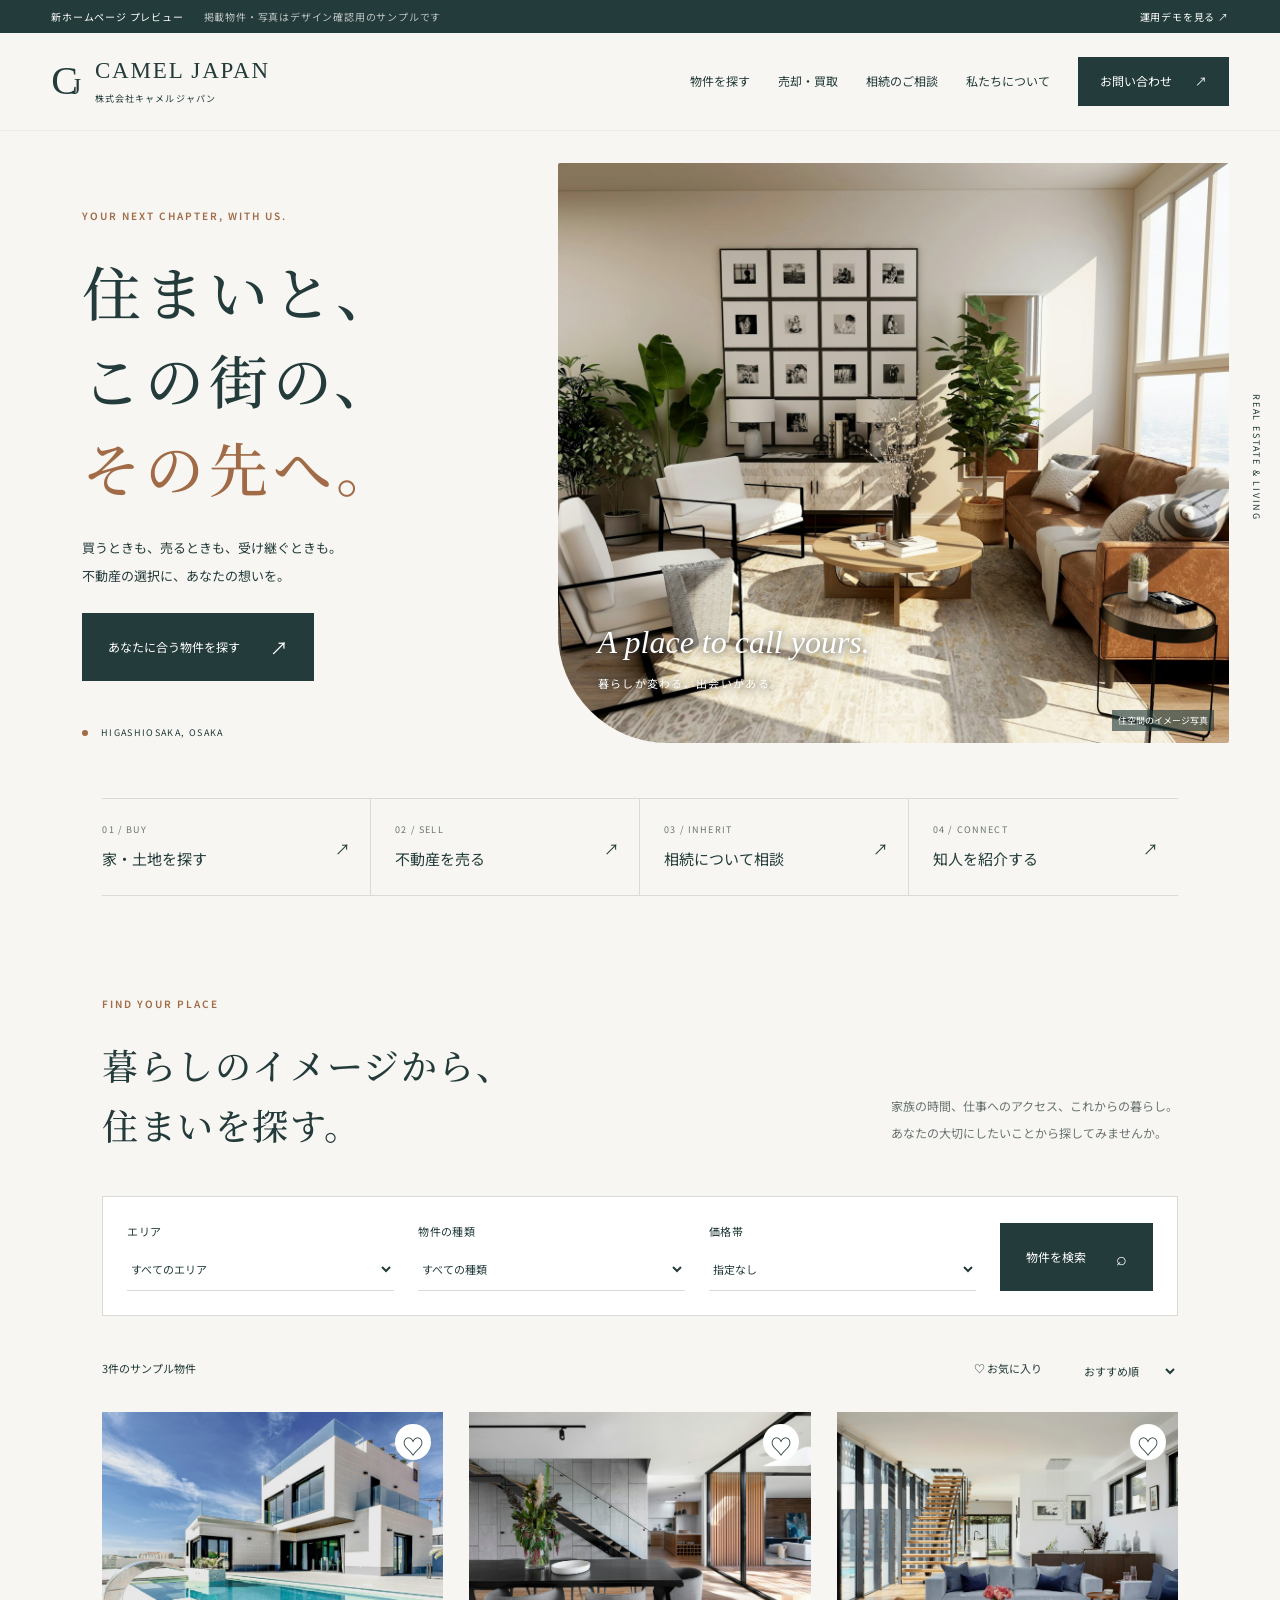
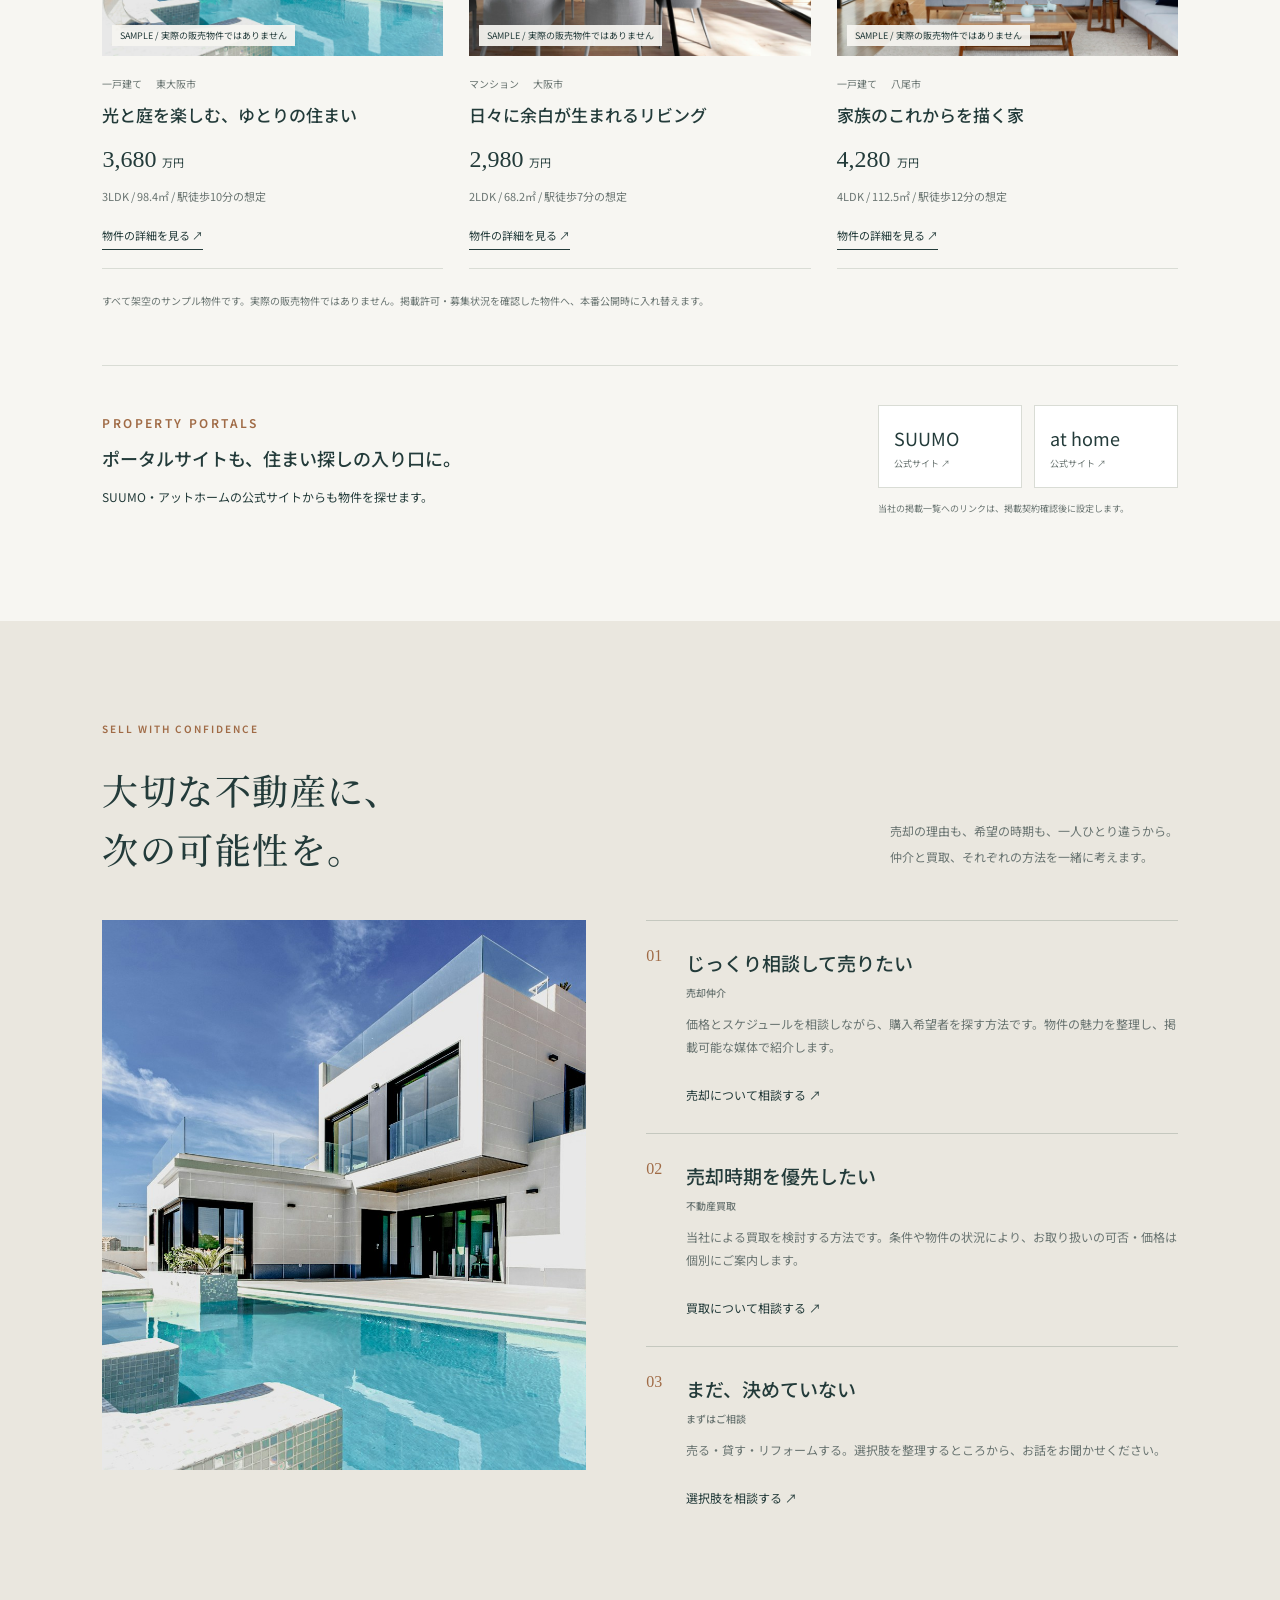
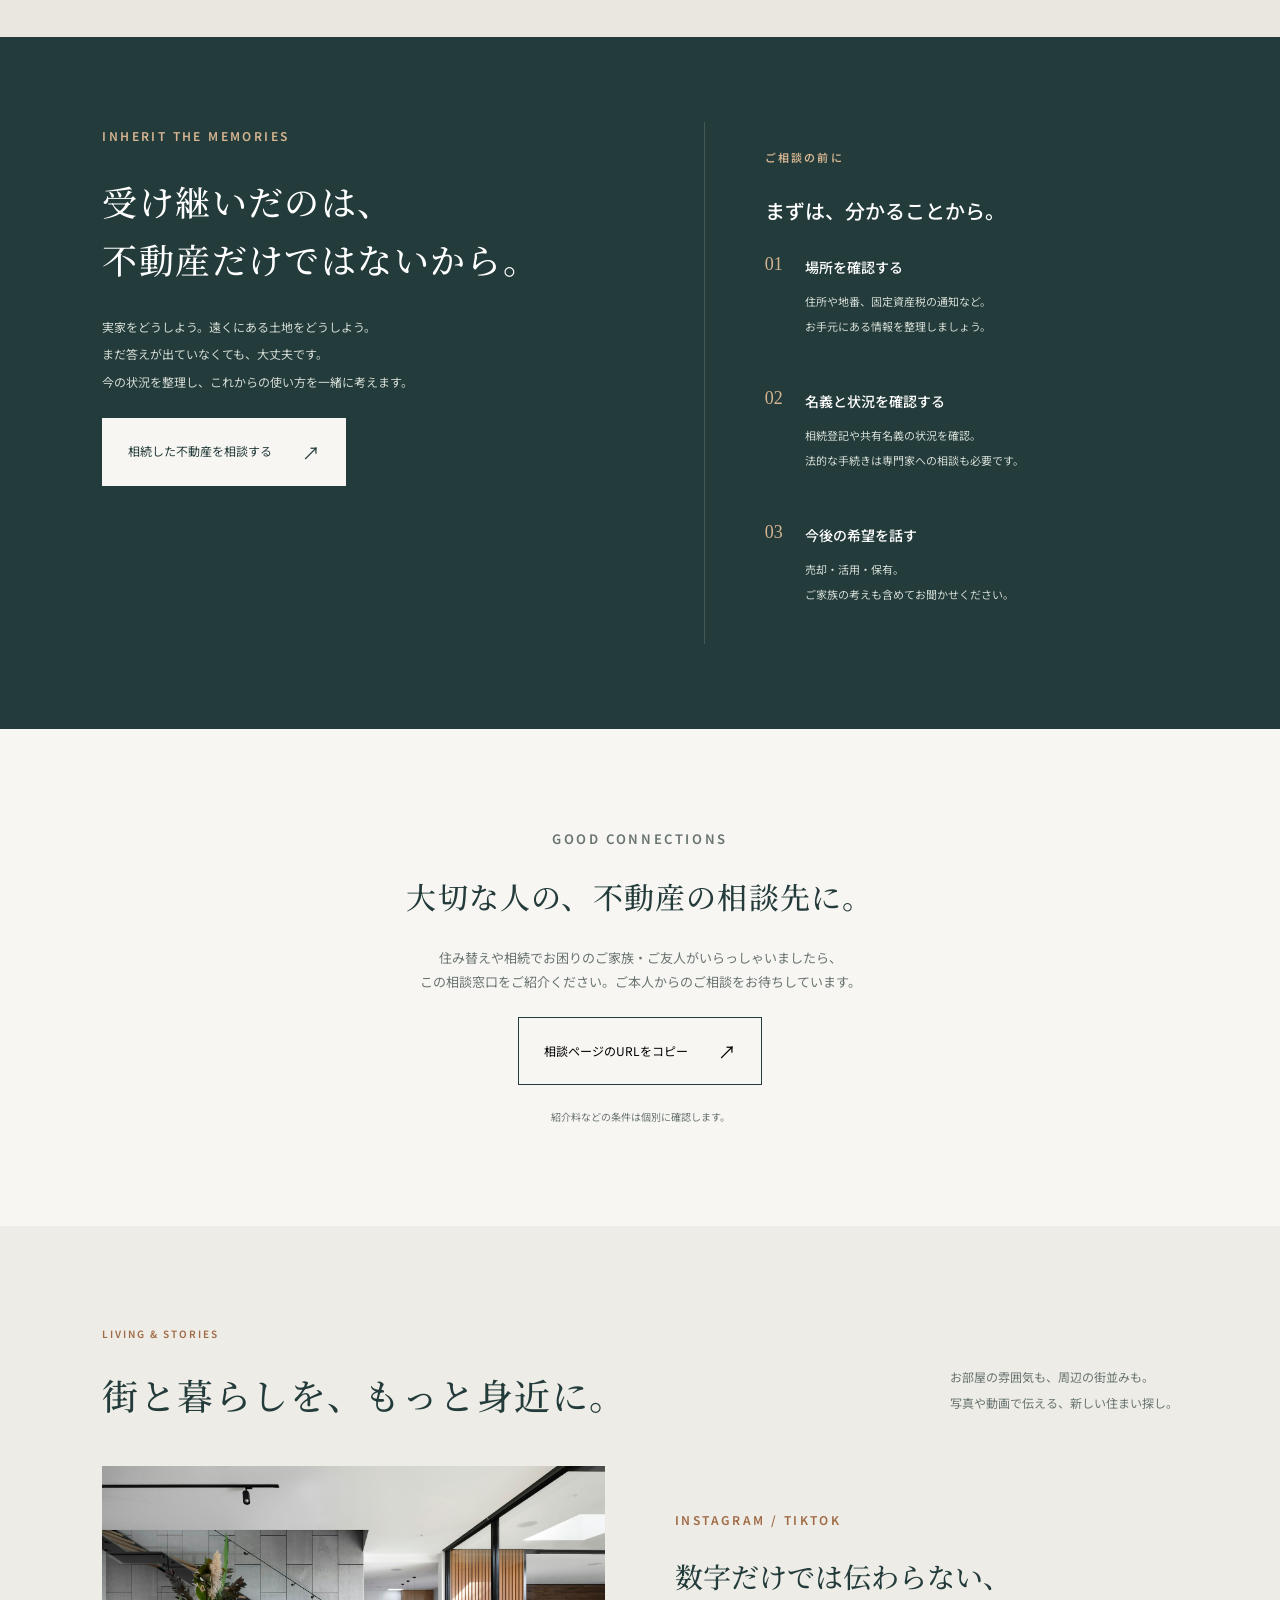
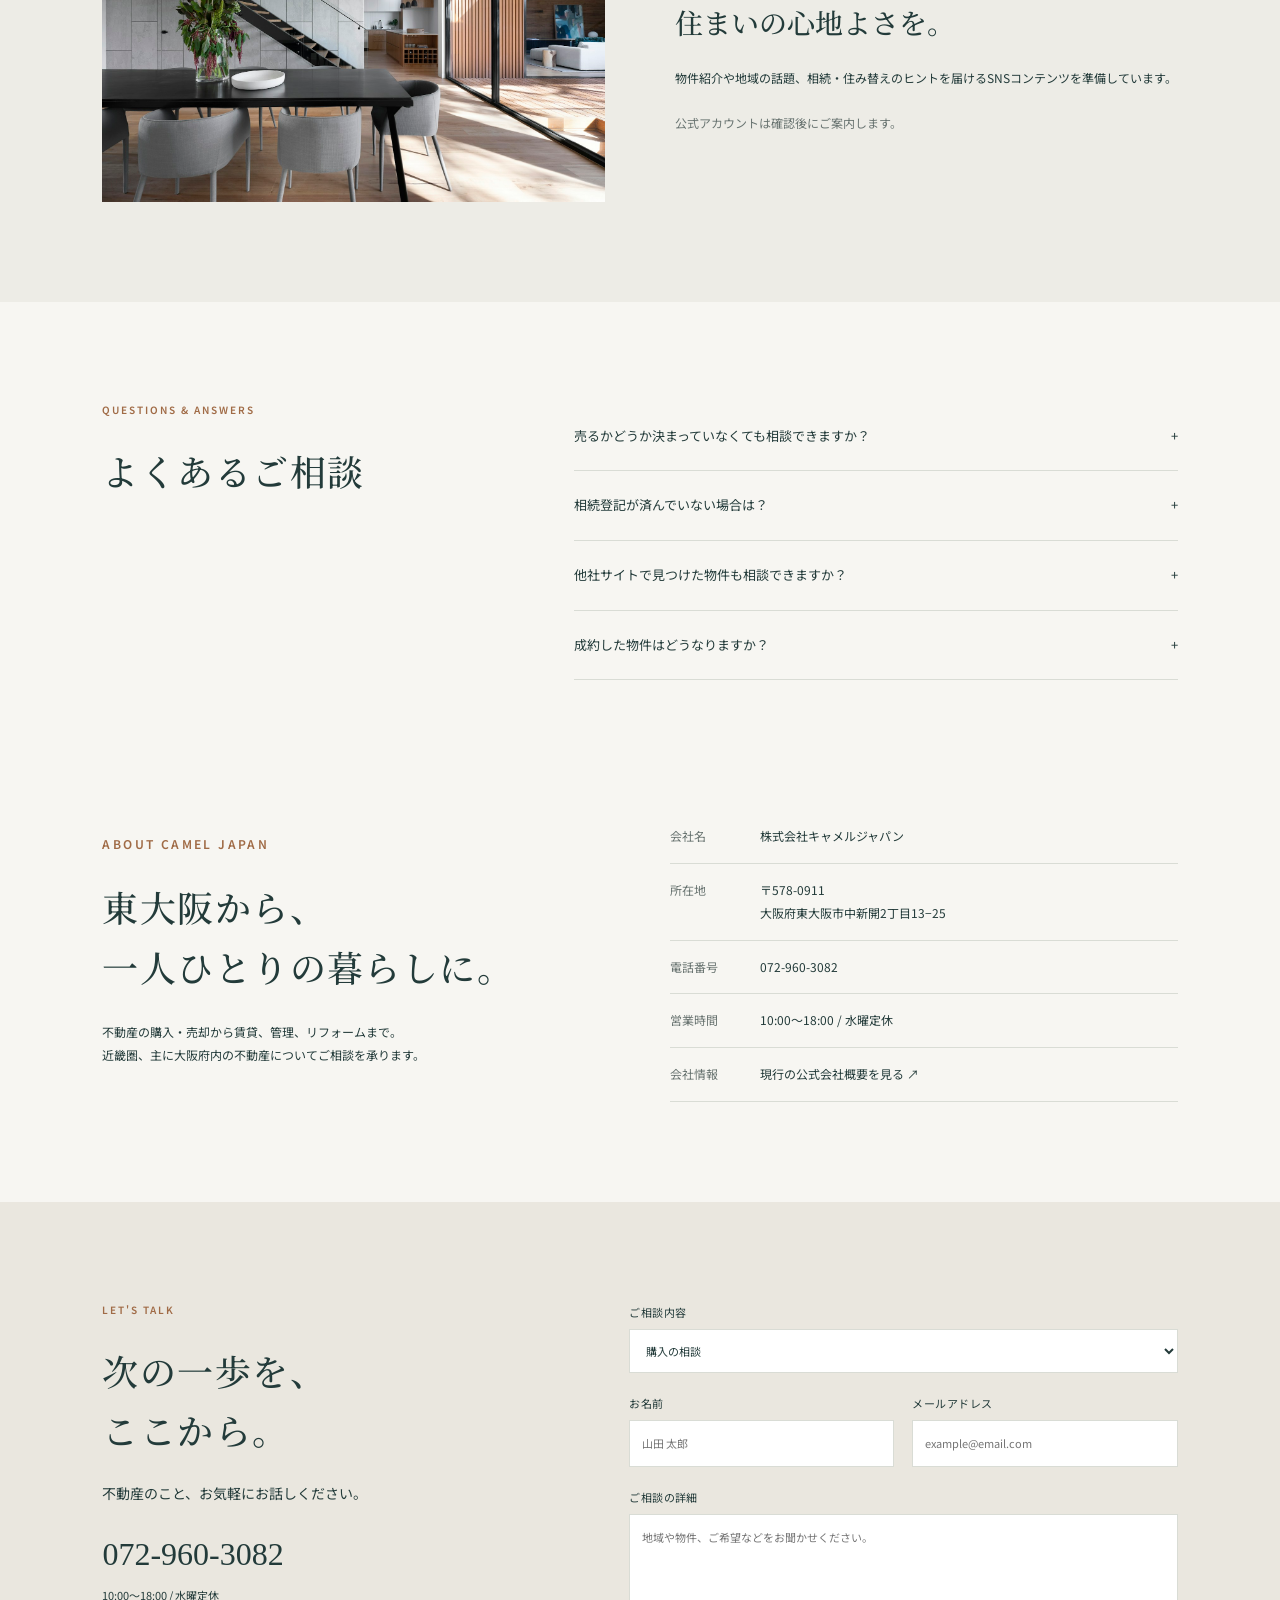
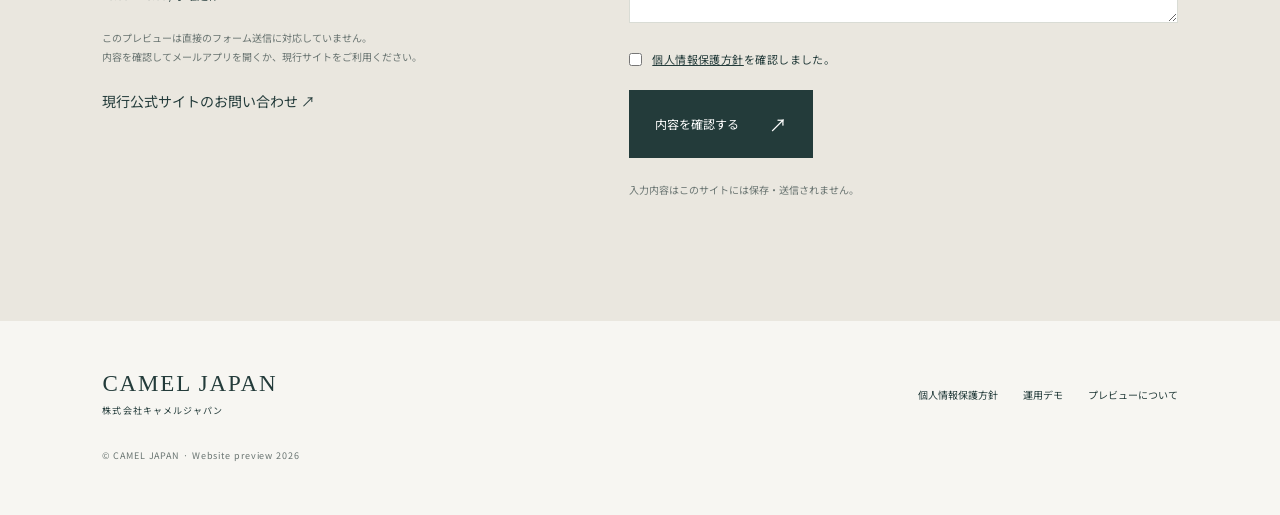
==== 2026-10-27_ホームページ新規開発/site/index.html @ b27de7b7 "Build Camel Japan website and operations preview" ====
<!doctype html><html lang="ja"><head><meta charset="utf-8"><meta name="viewport" content="width=device-width,initial-scale=1"><meta name="robots" content="noindex,nofollow"><meta name="description" content="東大阪を拠点に、不動産の購入・売却・買取・相続のご相談を。キャメルジャパンの新しいホームページのプレビューです。"><title>CAMEL JAPAN | 住まいと、この街の、その先へ。</title><link rel="stylesheet" href="assets/style.css"><script src="assets/app.js" defer></script></head><body>
<div class="preview">新ホームページ プレビュー <span>掲載物件・写真はデザイン確認用のサンプルです</span><a href="workspace.html">運用デモを見る ↗</a></div>
<header><a class="brand" href="index.html"><span class="brand-icon">C<span>J</span></span><span>CAMEL JAPAN<small>株式会社キャメルジャパン</small></span></a><button class="menu" aria-label="メニューを開く" aria-expanded="false">☰</button><nav><a href="#properties">物件を探す</a><a href="#services">売却・買取</a><a href="#inheritance">相続のご相談</a><a href="#about">私たちについて</a><a href="#contact" class="nav-contact">お問い合わせ <span>↗</span></a></nav></header>
<main><section class="hero"><div class="hero-copy"><p class="eyebrow">YOUR NEXT CHAPTER, WITH US.</p><h1>住まいと、<br>この街の、<br><em>その先へ。</em></h1><p class="lead">買うときも、売るときも、受け継ぐときも。<br>不動産の選択に、あなたの想いを。</p><a class="button dark" href="#properties">あなたに合う物件を探す <span>↗</span></a><div class="hero-location"><i></i> HIGASHIOSAKA, OSAKA</div></div><div class="hero-photo"><img src="assets/hero.jpg" alt="明るい窓と木の家具があるリビングのイメージ" fetchpriority="high"><div class="photo-label">A place to call yours.<small>暮らしが変わる、出会いがある。</small></div><small class="image-note">住空間のイメージ写真</small></div><div class="vertical-note">REAL ESTATE & LIVING</div></section>
<section class="quick-links" aria-label="ご相談内容から探す"><a href="#properties"><small>01 / BUY</small>家・土地を探す <span>↗</span></a><a href="#services"><small>02 / SELL</small>不動産を売る <span>↗</span></a><a href="#inheritance"><small>03 / INHERIT</small>相続について相談 <span>↗</span></a><a href="#referral"><small>04 / CONNECT</small>知人を紹介する <span>↗</span></a></section>
<section id="properties" class="section"><div class="section-heading"><div><p class="eyebrow">FIND YOUR PLACE</p><h2>暮らしのイメージから、<br>住まいを探す。</h2></div><p>家族の時間、仕事へのアクセス、これからの暮らし。<br>あなたの大切にしたいことから探してみませんか。</p></div><form class="search" id="search"><label>エリア<select name="area"><option value="">すべてのエリア</option><option>東大阪市</option><option>大阪市</option><option>八尾市</option></select></label><label>物件の種類<select name="type"><option value="">すべての種類</option><option>一戸建て</option><option>マンション</option><option>土地</option></select></label><label>価格帯<select name="price"><option value="">指定なし</option><option value="3000">3,000万円以下</option><option value="4000">4,000万円以下</option><option value="5000">5,000万円以下</option></select></label><button class="button dark" type="submit">物件を検索 <span>⌕</span></button></form><div class="result-bar"><p id="result-count" aria-live="polite"></p><div><button class="text-button" id="favorites-toggle" aria-pressed="false">♡ お気に入り</button><label class="sr-only" for="sort">並び順</label><select id="sort"><option value="default">おすすめ順</option><option value="asc">価格が安い順</option><option value="desc">価格が高い順</option></select></div></div><div id="property-grid" class="property-grid"></div><p class="caption">すべて架空のサンプル物件です。実際の販売物件ではありません。掲載許可・募集状況を確認した物件へ、本番公開時に入れ替えます。</p><div class="portal-row"><div><p class="eyebrow">PROPERTY PORTALS</p><h3>ポータルサイトも、住まい探しの入り口に。</h3><p>SUUMO・アットホームの公式サイトからも物件を探せます。</p></div><div class="portal-links"><a href="https://suumo.jp/" target="_blank" rel="noopener noreferrer">SUUMO <span>公式サイト ↗</span></a><a href="https://www.athome.co.jp/" target="_blank" rel="noopener noreferrer">at home <span>公式サイト ↗</span></a><small>当社の掲載一覧へのリンクは、掲載契約確認後に設定します。</small></div></div></section>
<section id="services" class="section services"><div class="section-heading"><div><p class="eyebrow">SELL WITH CONFIDENCE</p><h2>大切な不動産に、<br>次の可能性を。</h2></div><p>売却の理由も、希望の時期も、一人ひとり違うから。<br>仲介と買取、それぞれの方法を一緒に考えます。</p></div><div class="service-layout"><img src="assets/house.jpg" alt="緑に囲まれた住宅のイメージ" loading="lazy"><div><article><span>01</span><div><h3>じっくり相談して売りたい <small>売却仲介</small></h3><p>価格とスケジュールを相談しながら、購入希望者を探す方法です。物件の魅力を整理し、掲載可能な媒体で紹介します。</p><a href="#contact" data-topic="売却・査定の相談">売却について相談する ↗</a></div></article><article><span>02</span><div><h3>売却時期を優先したい <small>不動産買取</small></h3><p>当社による買取を検討する方法です。条件や物件の状況により、お取り扱いの可否・価格は個別にご案内します。</p><a href="#contact" data-topic="買取の相談">買取について相談する ↗</a></div></article><article><span>03</span><div><h3>まだ、決めていない <small>まずはご相談</small></h3><p>売る・貸す・リフォームする。選択肢を整理するところから、お話をお聞かせください。</p><a href="#contact" data-topic="その他の相談">選択肢を相談する ↗</a></div></article></div></div></section>
<section id="inheritance" class="inheritance"><div class="inheritance-inner"><p class="eyebrow">INHERIT THE MEMORIES</p><h2>受け継いだのは、<br>不動産だけではないから。</h2><p>実家をどうしよう。遠くにある土地をどうしよう。<br>まだ答えが出ていなくても、大丈夫です。<br>今の状況を整理し、これからの使い方を一緒に考えます。</p><a class="button light" href="#contact" data-topic="相続・空き家の相談">相続した不動産を相談する <span>↗</span></a></div><div class="inheritance-guide"><p class="eyebrow">ご相談の前に</p><h3>まずは、分かることから。</h3><ol><li><span>01</span><div><strong>場所を確認する</strong><p>住所や地番、固定資産税の通知など。<br>お手元にある情報を整理しましょう。</p></div></li><li><span>02</span><div><strong>名義と状況を確認する</strong><p>相続登記や共有名義の状況を確認。<br>法的な手続きは専門家への相談も必要です。</p></div></li><li><span>03</span><div><strong>今後の希望を話す</strong><p>売却・活用・保有。<br>ご家族の考えも含めてお聞かせください。</p></div></li></ol></div></section>
<section id="referral" class="section referral"><p class="eyebrow">GOOD CONNECTIONS</p><h2>大切な人の、不動産の相談先に。</h2><p>住み替えや相続でお困りのご家族・ご友人がいらっしゃいましたら、<br>この相談窓口をご紹介ください。ご本人からのご相談をお待ちしています。</p><button id="share" class="button outline">相談ページのURLをコピー <span>↗</span></button><p id="share-message" role="status"></p><small>紹介料などの条件は個別に確認します。</small></section>
<section class="section journal"><div class="section-heading"><div><p class="eyebrow">LIVING & STORIES</p><h2>街と暮らしを、もっと身近に。</h2></div><p>お部屋の雰囲気も、周辺の街並みも。<br>写真や動画で伝える、新しい住まい探し。</p></div><div class="story-grid"><img src="assets/interior.jpg" alt="自然光が入る住空間のイメージ" loading="lazy"><div><p class="eyebrow">INSTAGRAM / TIKTOK</p><h3>数字だけでは伝わらない、<br>住まいの心地よさを。</h3><p>物件紹介や地域の話題、相続・住み替えのヒントを届けるSNSコンテンツを準備しています。</p><p class="muted">公式アカウントは確認後にご案内します。</p></div></div></section>
<section class="section faq"><div><p class="eyebrow">QUESTIONS & ANSWERS</p><h2>よくあるご相談</h2></div><div><details><summary>売るかどうか決まっていなくても相談できますか？</summary><p>はい。状況やご希望をお聞きし、売却・賃貸・保有などの選択肢を整理するところからご相談いただけます。</p></details><details><summary>相続登記が済んでいない場合は？</summary><p>まずは現在の状況をご相談ください。売却に必要な相続手続きは、司法書士などの専門家への確認が必要です。</p></details><details><summary>他社サイトで見つけた物件も相談できますか？</summary><p>物件のURLなどをお知らせください。現在の募集状況やお取り扱いの可否を個別に確認します。</p></details><details><summary>成約した物件はどうなりますか？</summary><p>募集を終了した物件は販売一覧から取り下げます。実績としてご紹介する場合は、成約済みであることを明示します。</p></details></div></section>
<section id="about" class="section about"><div><p class="eyebrow">ABOUT CAMEL JAPAN</p><h2>東大阪から、<br>一人ひとりの暮らしに。</h2><p>不動産の購入・売却から賃貸、管理、リフォームまで。<br>近畿圏、主に大阪府内の不動産についてご相談を承ります。</p></div><dl><div><dt>会社名</dt><dd>株式会社キャメルジャパン</dd></div><div><dt>所在地</dt><dd>〒578-0911<br>大阪府東大阪市中新開2丁目13−25</dd></div><div><dt>電話番号</dt><dd><a href="tel:0729603082">072-960-3082</a></dd></div><div><dt>営業時間</dt><dd>10:00〜18:00 / 水曜定休</dd></div><div><dt>会社情報</dt><dd><a href="https://camel-japan.group/comapany/" target="_blank" rel="noopener">現行の公式会社概要を見る ↗</a></dd></div></dl></section>
<section id="contact" class="section contact"><div><p class="eyebrow">LET'S TALK</p><h2>次の一歩を、<br>ここから。</h2><p>不動産のこと、お気軽にお話しください。</p><a class="phone" href="tel:0729603082">072-960-3082</a><small>10:00〜18:00 / 水曜定休</small><p class="caption">このプレビューは直接のフォーム送信に対応していません。<br>内容を確認してメールアプリを開くか、現行サイトをご利用ください。</p><a href="https://camel-japan.group/contact/" target="_blank" rel="noopener">現行公式サイトのお問い合わせ ↗</a></div><form id="contact-form"><label>ご相談内容<select name="topic"><option>購入の相談</option><option>売却・査定の相談</option><option>買取の相談</option><option>相続・空き家の相談</option><option>紹介について</option><option>その他の相談</option></select></label><div class="form-pair"><label>お名前<input name="name" autocomplete="name" required maxlength="80" placeholder="山田 太郎"></label><label>メールアドレス<input name="email" type="email" autocomplete="email" required maxlength="120" placeholder="example@email.com"></label></div><label>ご相談の詳細<textarea name="message" required maxlength="1500" rows="4" placeholder="地域や物件、ご希望などをお聞かせください。"></textarea></label><label class="check"><input type="checkbox" required><span><a href="https://camel-japan.group/privacy/" target="_blank" rel="noopener">個人情報保護方針</a>を確認しました。</span></label><button class="button dark" type="submit">内容を確認する <span>↗</span></button><p class="caption">入力内容はこのサイトには保存・送信されません。</p></form></section></main>
<footer><a class="brand" href="index.html">CAMEL JAPAN<small>株式会社キャメルジャパン</small></a><div><a href="https://camel-japan.group/privacy/" target="_blank" rel="noopener">個人情報保護方針</a><a href="workspace.html">運用デモ</a><a href="credits.html">プレビューについて</a></div><small>© CAMEL JAPAN · Website preview 2026</small></footer><dialog id="detail"><button class="dialog-close" aria-label="閉じる">×</button><div id="detail-body"></div></dialog><div class="toast" id="toast" role="status"></div></body></html>
---- 2026-10-27_ホームページ新規開発/site/assets/style.css ----
@import url('https://fonts.googleapis.com/css2?family=Noto+Sans+JP:wght@400;500;600;700&family=Noto+Serif+JP:wght@400;500;600&display=swap');
:root{--ink:#233b3a;--paper:#f7f6f2;--warm:#eae7df;--accent:#a06b46;--line:#d9dcd5;--muted:#697471}*{box-sizing:border-box}html{scroll-behavior:smooth;scroll-padding-top:110px}body{margin:0;background:var(--paper);color:var(--ink);font:14px/1.9 'Noto Sans JP',sans-serif}a{color:inherit;text-decoration:none}button,input,select,textarea{font:inherit}button,a,input,select,textarea{touch-action:manipulation}button{cursor:pointer}a:hover{color:var(--accent)}button:focus-visible,a:focus-visible,input:focus-visible,select:focus-visible,textarea:focus-visible{outline:3px solid #b78457;outline-offset:4px}img{display:block;width:100%;object-fit:cover}p{margin:0 0 22px}h1,h2,h3{font-weight:500;margin:0}h2{font-family:'Noto Serif JP',serif;font-size:36px;line-height:1.65;letter-spacing:.04em}h3{font-size:20px;line-height:1.65}.preview{padding:7px 4%;background:#233b3a;color:white;display:flex;gap:20px;font-size:10px;letter-spacing:.08em}.preview span{opacity:.7}.preview a{margin-left:auto}header{display:flex;align-items:center;justify-content:space-between;padding:24px 4%;background:var(--paper);position:sticky;top:0;z-index:20;border-bottom:1px solid #233b3a0e}.brand{font-family:Georgia,serif;font-size:23px;letter-spacing:.08em;display:flex;align-items:center;gap:12px;line-height:1.1}.brand small{display:block;font:9px 'Noto Sans JP',sans-serif;letter-spacing:.12em;margin-top:8px}.brand-icon{font-size:40px;position:relative;line-height:1}.brand-icon span{font-size:24px;margin-left:-8px}nav{display:flex;gap:28px;align-items:center;font-size:12px}nav .nav-contact{background:var(--ink);color:#fff;padding:13px 22px}.nav-contact span{padding-left:20px}.menu{display:none}.hero{position:relative;display:grid;grid-template-columns:43% 57%;min-height:640px;padding:32px 4% 45px;gap:0}.hero-copy{padding:45px 0 0 6%}.eyebrow{font:10px/1.5 'Noto Sans JP',sans-serif;letter-spacing:.2em;font-weight:600;margin-bottom:24px;color:var(--accent)}h1{font-family:'Noto Serif JP',serif;font-size:clamp(40px,4.6vw,70px);letter-spacing:.08em;line-height:1.5;margin:0 0 22px}h1 em{font-style:normal;color:var(--accent)}.lead{font-size:13px;line-height:2.2}.hero-photo{position:relative;overflow:hidden;border-radius:2px 2px 2px 110px}.hero-photo img{height:100%;min-height:580px}.photo-label{position:absolute;bottom:52px;left:40px;color:white;font:italic 32px Georgia,serif;text-shadow:0 1px 8px #333}.photo-label small{display:block;font:11px 'Noto Sans JP',sans-serif;letter-spacing:.12em;margin-top:14px}.image-note{position:absolute;bottom:12px;right:15px;background:#233b3a9e;color:white;padding:2px 6px;font-size:9px}.hero-location{font-size:9px;letter-spacing:.15em;margin-top:43px}.hero-location i{display:inline-block;border-radius:50%;background:var(--accent);width:6px;height:6px;margin-right:10px}.vertical-note{position:absolute;right:1.2%;top:40%;writing-mode:vertical-rl;font-size:9px;letter-spacing:.2em}.button{display:inline-flex;align-items:center;justify-content:space-between;gap:30px;border:1px solid transparent;padding:16px 25px;min-height:52px;font-size:12px}.button span{font-size:18px}.dark{background:var(--ink);color:white}.dark:hover{background:#385452;color:white}.light{background:var(--paper);color:var(--ink)}.outline{border-color:var(--ink);background:transparent}.quick-links{display:grid;grid-template-columns:repeat(4,1fr);margin:10px 8% 0;border-top:1px solid var(--line);border-bottom:1px solid var(--line)}.quick-links a{position:relative;padding:22px 24px;border-right:1px solid var(--line);font-size:15px}.quick-links a:first-child{padding-left:0}.quick-links a:last-child{border:0}.quick-links small{display:block;font-size:9px;letter-spacing:.13em;color:var(--muted);margin-bottom:7px}.quick-links span{position:absolute;right:20px;top:36px}.section{padding:100px 8%}.section-heading{display:flex;justify-content:space-between;align-items:end;gap:30px;margin-bottom:42px}.section-heading>p{font-size:12px;line-height:2.2;color:var(--muted);margin:0 0 8px}.search{display:grid;grid-template-columns:1fr 1fr 1fr auto;background:#fff;padding:24px;gap:24px;border:1px solid var(--line)}label{display:block;font-size:11px;letter-spacing:.04em}select,input,textarea{width:100%;background:white;color:var(--ink);border:1px solid var(--line);padding:12px;margin-top:6px;border-radius:0}select{cursor:pointer}.search label select{border:none;border-bottom:1px solid var(--line);padding-left:0}.search button{align-self:end}.result-bar{display:flex;justify-content:space-between;align-items:center;font-size:11px;margin:28px 0 20px}.result-bar p{margin:0}.result-bar>div{display:flex;gap:20px;align-items:center}.result-bar select{width:auto;border:0;background:none;font-size:11px}.text-button{border:0;background:none;color:var(--ink)}.property-grid{display:grid;grid-template-columns:repeat(3,1fr);gap:38px 26px}.property{min-width:0}.property-image{position:relative;overflow:hidden}.property-image img{aspect-ratio:1.4;transition:transform .5s}.property:hover .property-image img{transform:scale(1.035)}.property .favorite{position:absolute;right:12px;top:12px;border:0;border-radius:50%;background:white;width:36px;height:36px;font-size:22px;color:var(--ink)}.sample{position:absolute;bottom:10px;left:10px;background:#f7f6f2ed;font-size:9px;padding:2px 8px}.property-body{padding:18px 0;border-bottom:1px solid var(--line)}.property-meta{font-size:10px;color:var(--muted);display:flex;gap:14px;margin-bottom:8px}.property h3{font-size:17px}.property .price{font-size:24px;margin:8px 0 4px;font-family:Georgia,serif}.price small{font:11px 'Noto Sans JP',sans-serif}.property-spec{font-size:11px;color:var(--muted);margin:0 0 14px}.property-open{border:0;background:none;color:var(--ink);border-bottom:1px solid var(--ink);padding:0 0 3px;font-size:11px}.caption{font-size:10px;color:var(--muted);margin-top:22px}.portal-row{border-top:1px solid var(--line);margin-top:55px;padding-top:36px;display:flex;justify-content:space-between;gap:30px}.portal-row .eyebrow{margin-bottom:12px}.portal-row h3{font-size:18px}.portal-row p{font-size:12px;margin:12px 0}.portal-links{min-width:300px;display:grid;grid-template-columns:1fr 1fr;gap:12px;align-content:center}.portal-links a{border:1px solid var(--line);padding:15px;font-size:18px;background:white}.portal-links span{display:block;font-size:9px;color:var(--muted)}.portal-links small{grid-column:1/-1;font-size:9px;color:var(--muted)}.services{background:var(--warm)}.service-layout{display:grid;grid-template-columns:45% 1fr;gap:60px}.service-layout>img{height:100%;max-height:550px}.service-layout article{display:flex;gap:24px;border-top:1px solid #c5c8bf;padding:26px 0}.service-layout article>span{font:16px Georgia;color:var(--accent)}.service-layout h3{font-size:19px}.service-layout small{display:block;font-size:10px;color:var(--muted);margin:6px 0 12px}.service-layout p{font-size:12px;color:var(--muted)}.service-layout a{font-size:12px}.inheritance{display:grid;grid-template-columns:1.1fr 1fr;background:var(--ink);color:white;padding:85px 8%;gap:80px}.inheritance .eyebrow{color:#d5b491}.inheritance h2{font-size:35px;margin-bottom:24px}.inheritance p{font-size:12px;line-height:2.3;color:#d4dcd5}.inheritance-guide{border-left:1px solid #ffffff25;padding-left:60px;padding-top:15px}.inheritance-guide ol{list-style:none;padding:0}.inheritance-guide li{display:flex;gap:22px;margin-top:27px}.inheritance-guide li>span{font:18px Georgia;color:#d5b491}.inheritance-guide strong{font-size:14px;font-weight:500}.inheritance-guide p{font-size:11px;margin-top:8px}.referral{text-align:center}.referral h2{font-size:30px;margin-bottom:24px}.referral p{font-size:13px;color:var(--muted)}.referral small{display:block;color:var(--muted);font-size:10px}.journal{background:#edece6}.story-grid{display:grid;grid-template-columns:1fr 1fr;gap:70px;align-items:center}.story-grid img{aspect-ratio:1.5}.story-grid h3{font-family:'Noto Serif JP',serif;font-size:28px;margin-bottom:22px}.story-grid p{font-size:12px}.muted{color:var(--muted)}.faq{display:grid;grid-template-columns:1fr 1.5fr;gap:70px}details{border-bottom:1px solid var(--line);padding:22px 0}summary{cursor:pointer;list-style:none;font-size:13px;display:flex;justify-content:space-between;gap:20px}summary:after{content:'+'}details[open] summary:after{content:'−'}details p{font-size:12px;color:var(--muted);margin:20px 0 0}.about{padding-top:30px;display:grid;grid-template-columns:1fr 1fr;gap:60px}.about p{margin-top:25px;font-size:12px}.about dl{margin:0}.about dl>div{display:flex;border-bottom:1px solid var(--line);padding:15px 0;font-size:12px}.about dt{width:90px;flex-shrink:0;color:var(--muted)}.about dd{margin:0}.contact{background:var(--warm);display:grid;grid-template-columns:1fr 1.2fr;gap:70px}.contact h2{margin-bottom:20px}.contact .phone{display:block;font:32px Georgia;margin:30px 0 12px}.contact small{display:block;font-size:11px}.contact form>label{margin-bottom:20px}.form-pair{display:grid;grid-template-columns:1fr 1fr;gap:18px;margin-bottom:20px}.check{display:flex;gap:10px;align-items:center}.check input{width:auto;margin:0}.check a{text-decoration:underline}footer{padding:50px 8%;display:flex;flex-wrap:wrap;align-items:center;justify-content:space-between;gap:30px}footer .brand{display:block}footer>div{display:flex;gap:25px;font-size:10px}footer>small{width:100%;font-size:9px;color:var(--muted);letter-spacing:.1em}dialog{border:0;padding:38px;width:min(660px,92vw);max-height:88vh;background:var(--paper);color:var(--ink)}dialog::backdrop{background:#122725a8}.dialog-close{position:absolute;right:12px;top:5px;background:transparent;border:0;font-size:30px;color:var(--ink)}dialog img{max-height:280px}dialog h2{font-size:26px;margin:20px 0}dialog dl>div{display:flex;gap:22px;border-bottom:1px solid var(--line);padding:10px 0}dialog dt{width:100px}dialog dd{margin:0}.toast{position:fixed;bottom:30px;left:50%;transform:translateX(-50%);background:var(--ink);color:#fff;padding:12px 25px;z-index:100;display:none;max-width:90vw}.toast.show{display:block}.sr-only{position:absolute;width:1px;height:1px;overflow:hidden;clip-path:inset(50%)}.empty{grid-column:1/-1;text-align:center;padding:55px;border:1px solid var(--line)}.empty p{margin-bottom:15px}.workspace{max-width:1250px;margin:auto;padding:45px 4%}.workspace h1{font-size:32px}.workspace .tabs{display:flex;gap:8px;flex-wrap:wrap;margin:25px 0}.tabs button{background:white;border:1px solid var(--line);padding:12px 18px;color:var(--ink)}.tabs button.active{background:var(--ink);color:white}.work-panel{background:white;padding:28px;border:1px solid var(--line)}.work-panel h2{font-size:24px;margin-bottom:20px}.work-panel h3{font-size:17px;margin:20px 0 10px}.work-panel table{border-collapse:collapse;width:100%;font-size:12px}.work-panel td,.work-panel th{padding:14px 9px;border-bottom:1px solid var(--line);text-align:left}.table-scroll{overflow-x:auto}.work-panel select{min-width:120px}.work-panel input{min-width:100px}.notice{padding:15px 20px;background:#f0eadd;font-size:12px;border-left:3px solid var(--accent);margin:20px 0}.stats{display:grid;grid-template-columns:repeat(3,1fr);gap:20px;margin-bottom:25px}.stat{padding:20px;background:var(--paper)}.stat strong{display:block;font:30px Georgia}.work-form{display:grid;grid-template-columns:repeat(3,1fr);gap:18px}.work-form .button{align-self:end}.status{font-size:10px;padding:5px 9px;background:var(--warm);white-space:nowrap}.actions{display:flex;gap:12px;flex-wrap:wrap;margin:20px 0}.work-panel p{font-size:12px}.work-panel .button{padding:10px 18px}.work-panel li{font-size:13px}.work-panel textarea{margin-bottom:12px}.pill{border:1px solid var(--line);padding:5px 12px;font-size:11px}.work-panel a{text-decoration:underline}
@media(min-width:1600px){body{max-width:1800px;margin:auto}.hero{min-height:740px}}@media(max-width:1000px){nav{gap:14px;font-size:10px}.brand{font-size:19px}.hero-copy{padding-left:0}.hero-photo img{min-height:500px}h1{font-size:48px}.hero{min-height:580px}.section{padding:70px 6%}.inheritance{gap:40px;padding:65px 6%}.inheritance-guide{padding-left:30px}.section-heading>p{max-width:260px}.service-layout{gap:35px}.portal-row{flex-direction:column}.quick-links{margin:0 6%}.quick-links a{padding:18px 15px;font-size:12px}.search{gap:15px}.search .button{gap:10px}.contact{gap:35px}}
@media(max-width:720px){.preview{font-size:9px;gap:10px}.preview span{display:none}header{padding:18px 5%}.brand{font-size:20px}.brand-icon{font-size:32px}.menu{display:block;background:none;border:0;font-size:23px;color:var(--ink)}nav{display:none;position:absolute;top:100%;left:0;right:0;background:var(--paper);padding:24px;flex-direction:column;align-items:stretch;font-size:14px;border-bottom:1px solid var(--line)}nav.open{display:flex}.hero{padding:20px 5% 32px;grid-template-columns:1fr;gap:30px}.hero-copy{padding:20px 4% 0}h1{font-size:48px;line-height:1.4}.hero-photo{height:330px;border-radius:0 0 0 70px}.hero-photo img{min-height:0;height:100%}.hero-location{margin-top:25px}.photo-label{font-size:26px;left:30px;bottom:40px}.vertical-note{display:none}.quick-links{grid-template-columns:1fr 1fr}.quick-links a{padding:18px!important}.quick-links a:nth-child(2){border-right:0}.quick-links a:nth-child(-n+2){border-bottom:1px solid var(--line)}.quick-links span{right:12px}.section{padding:60px 6%}.section-heading{display:block;margin-bottom:30px}.section-heading>p{max-width:none;margin-top:20px}h2{font-size:29px}.search{grid-template-columns:1fr 1fr;padding:18px}.search label:first-child{grid-column:1/-1}.search button{grid-column:1/-1;justify-content:center}.property-grid{grid-template-columns:1fr;gap:30px}.property-image img{aspect-ratio:1.5}.result-bar>div{gap:5px}.service-layout{grid-template-columns:1fr;gap:20px}.service-layout>img{max-height:300px}.inheritance{grid-template-columns:1fr;gap:45px}.inheritance h2{font-size:29px}.inheritance-guide{padding:30px 0 0;border:0;border-top:1px solid #ffffff30}.referral h2{font-size:25px}.story-grid{grid-template-columns:1fr;gap:30px}.faq,.about,.contact{grid-template-columns:1fr;gap:25px}.about{padding-top:20px}.contact{gap:40px}.form-pair{grid-template-columns:1fr}.portal-links{min-width:0}.portal-row h3{font-size:17px}.work-form{grid-template-columns:1fr}.stats{grid-template-columns:1fr}.work-panel{padding:16px}.workspace h1{font-size:28px}footer{padding:40px 6%}footer>div{gap:15px}dialog{padding:30px 20px}.section-heading br{display:none}}
@media(prefers-reduced-motion:reduce){html{scroll-behavior:auto}*{transition:none!important}}
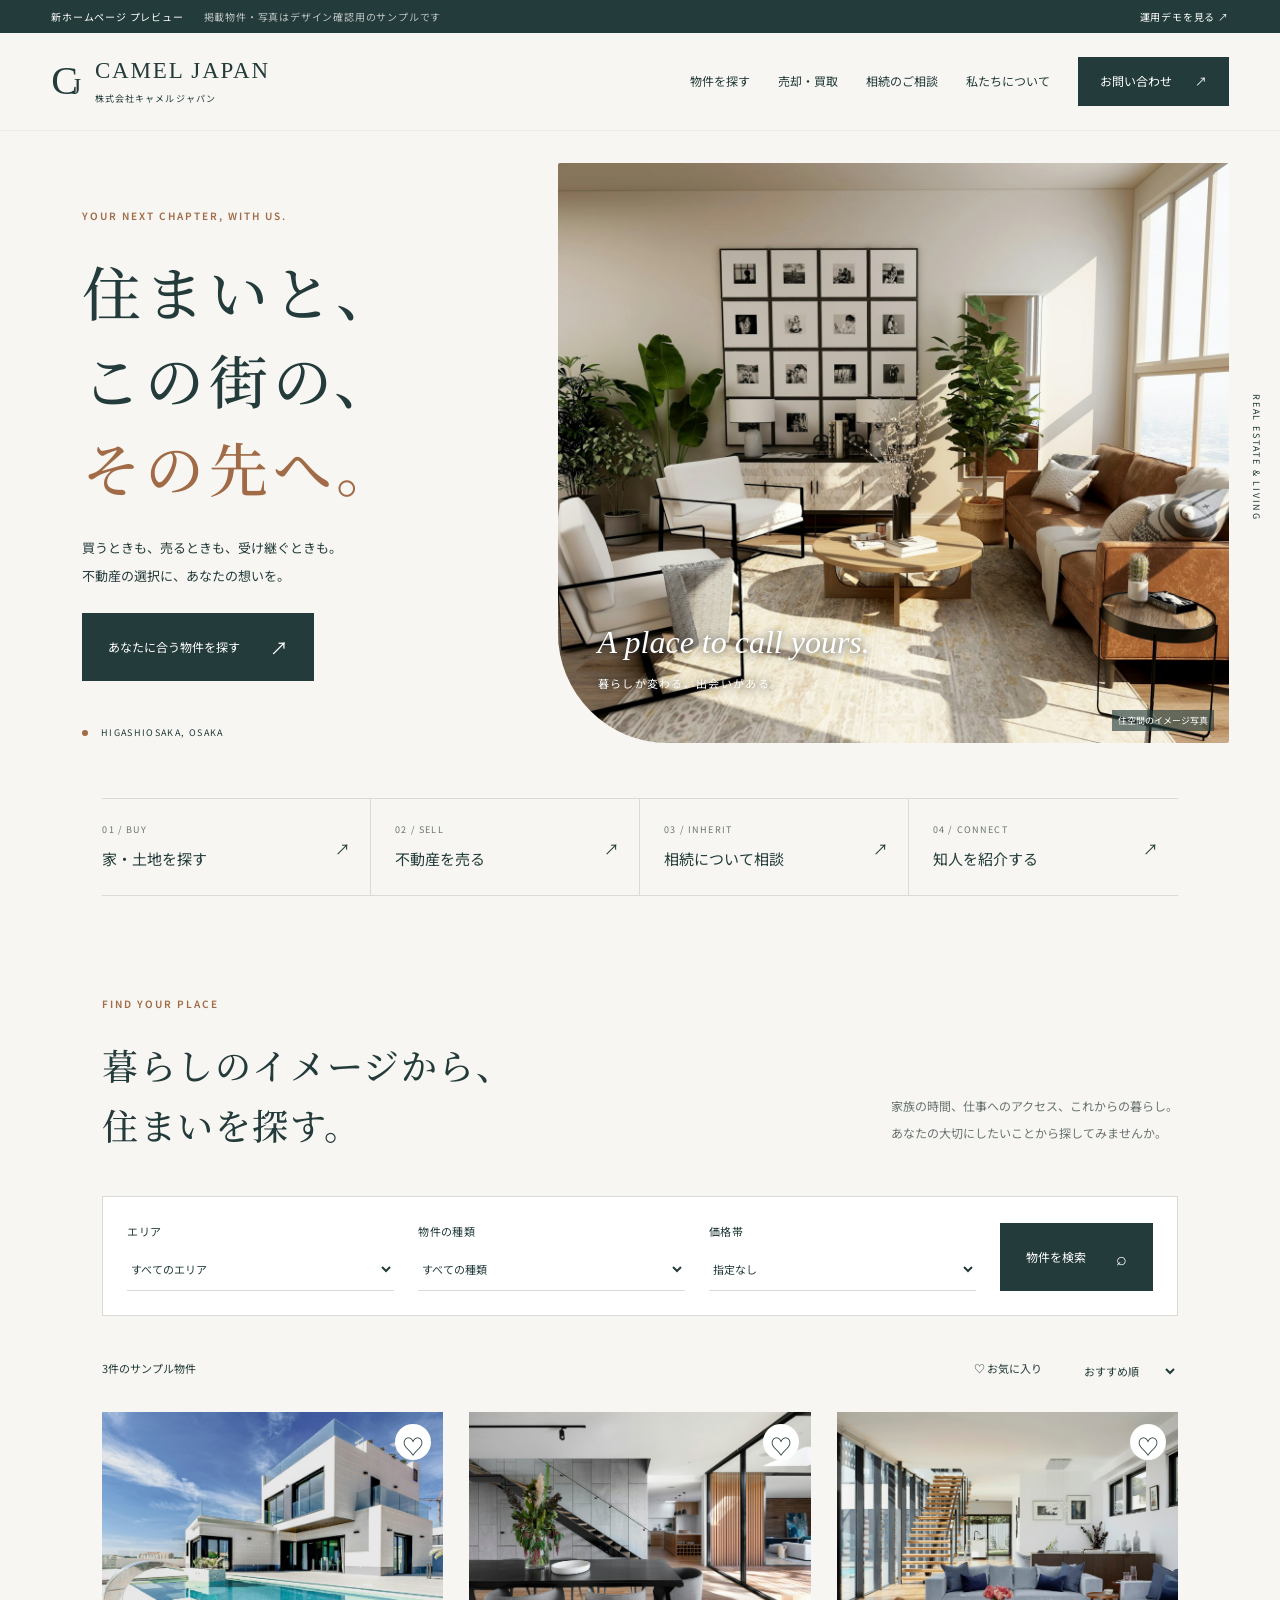
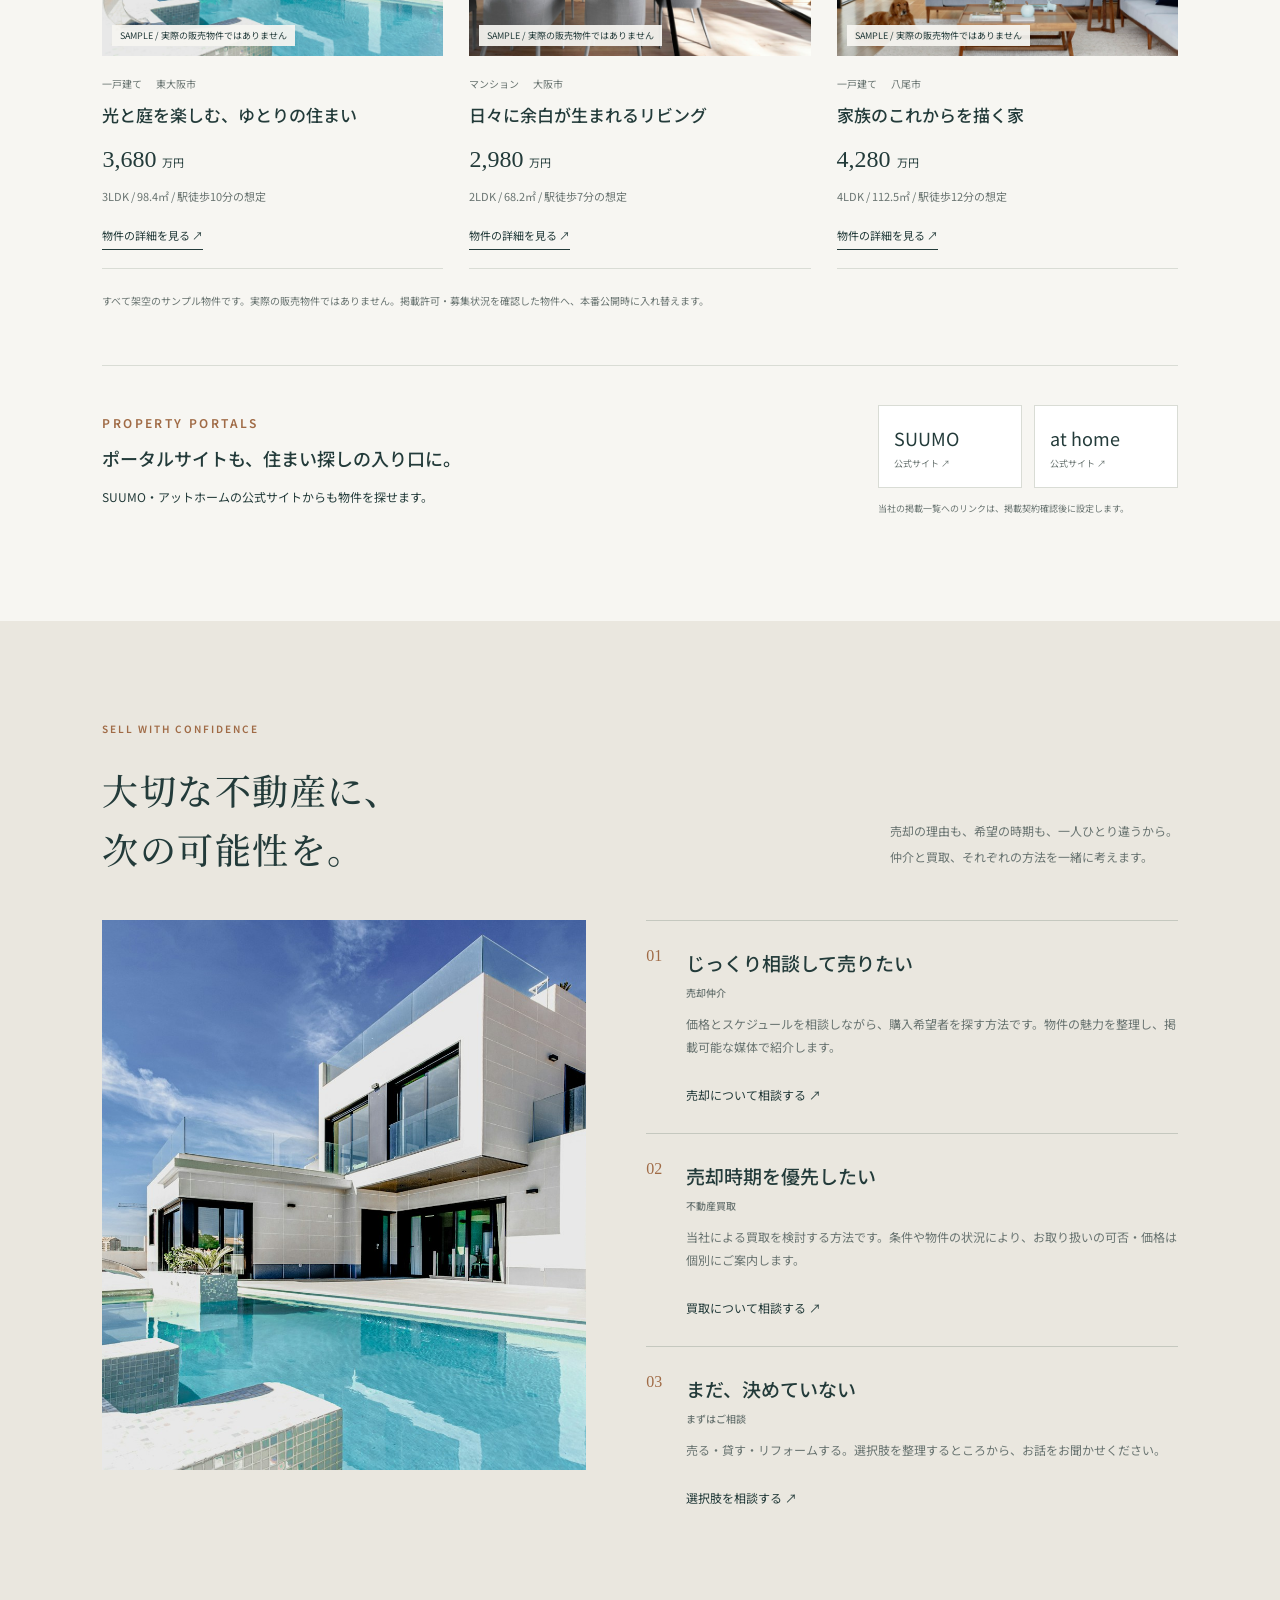
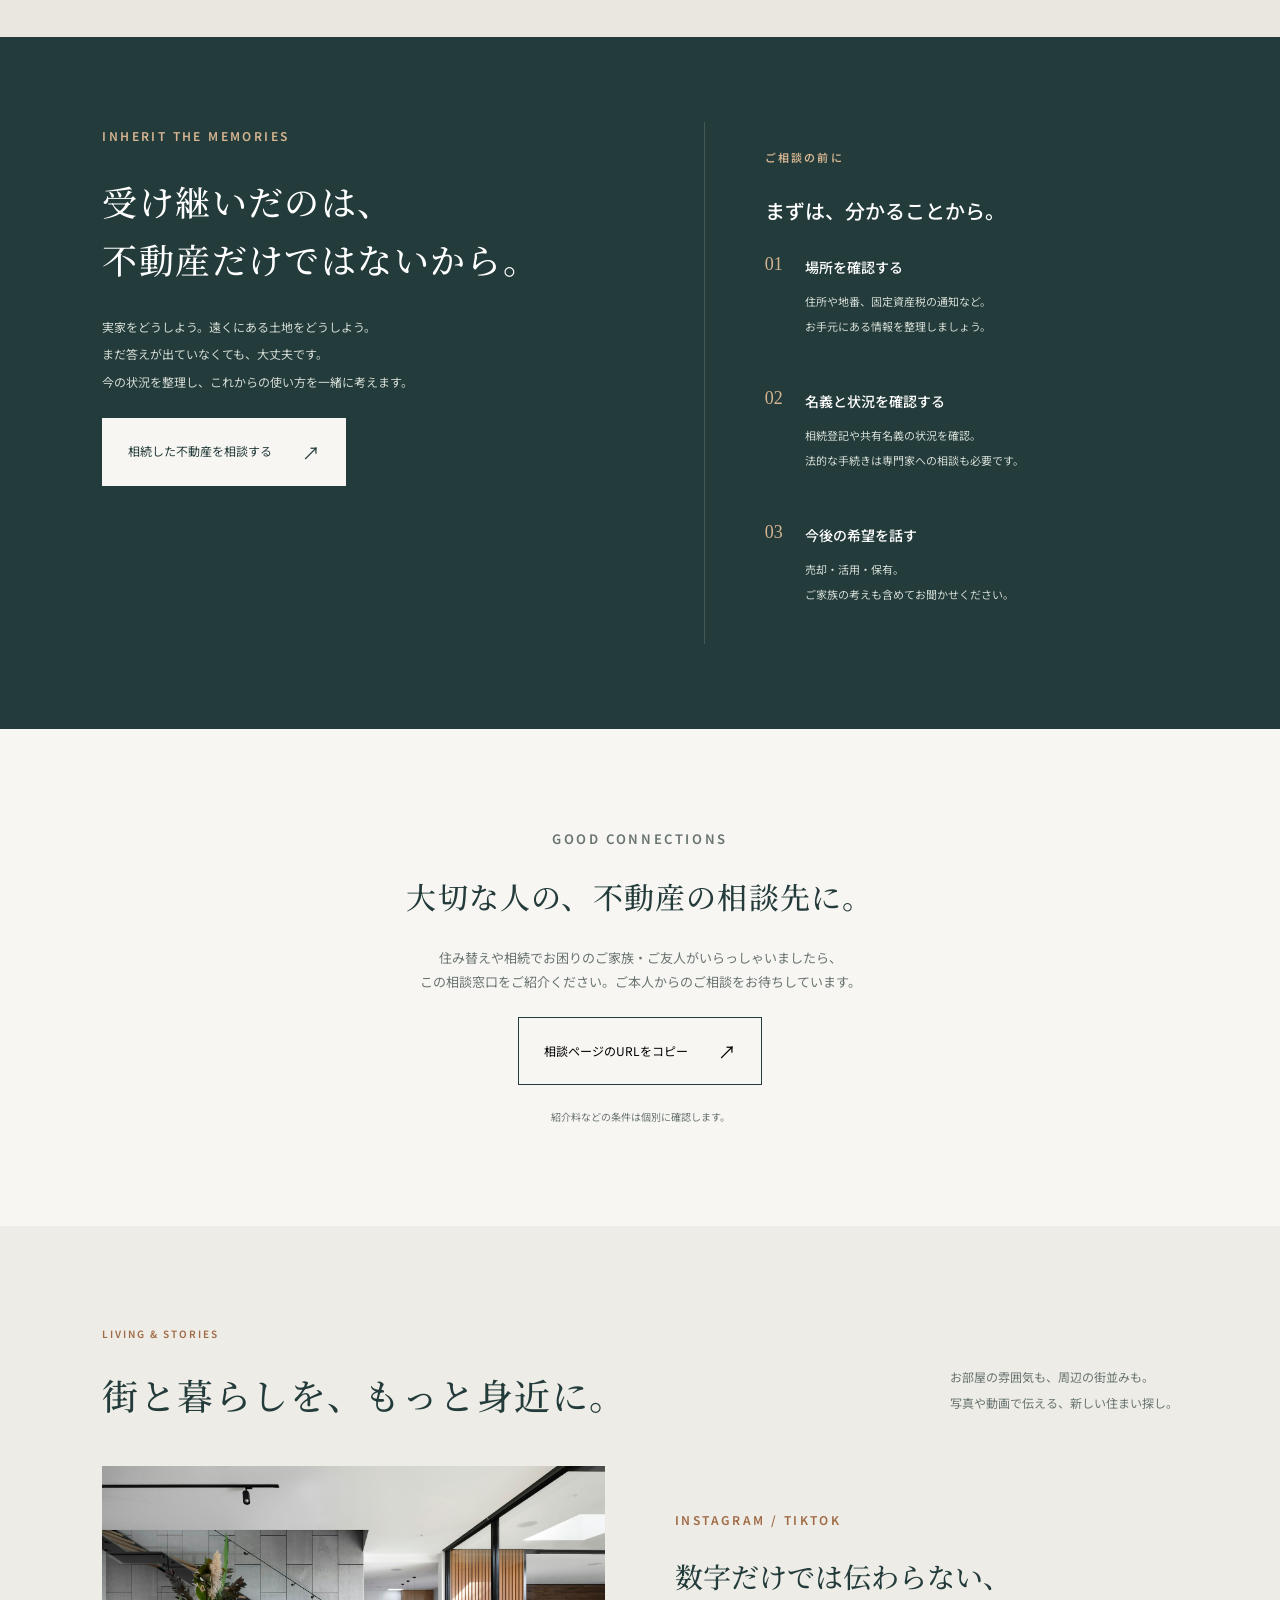
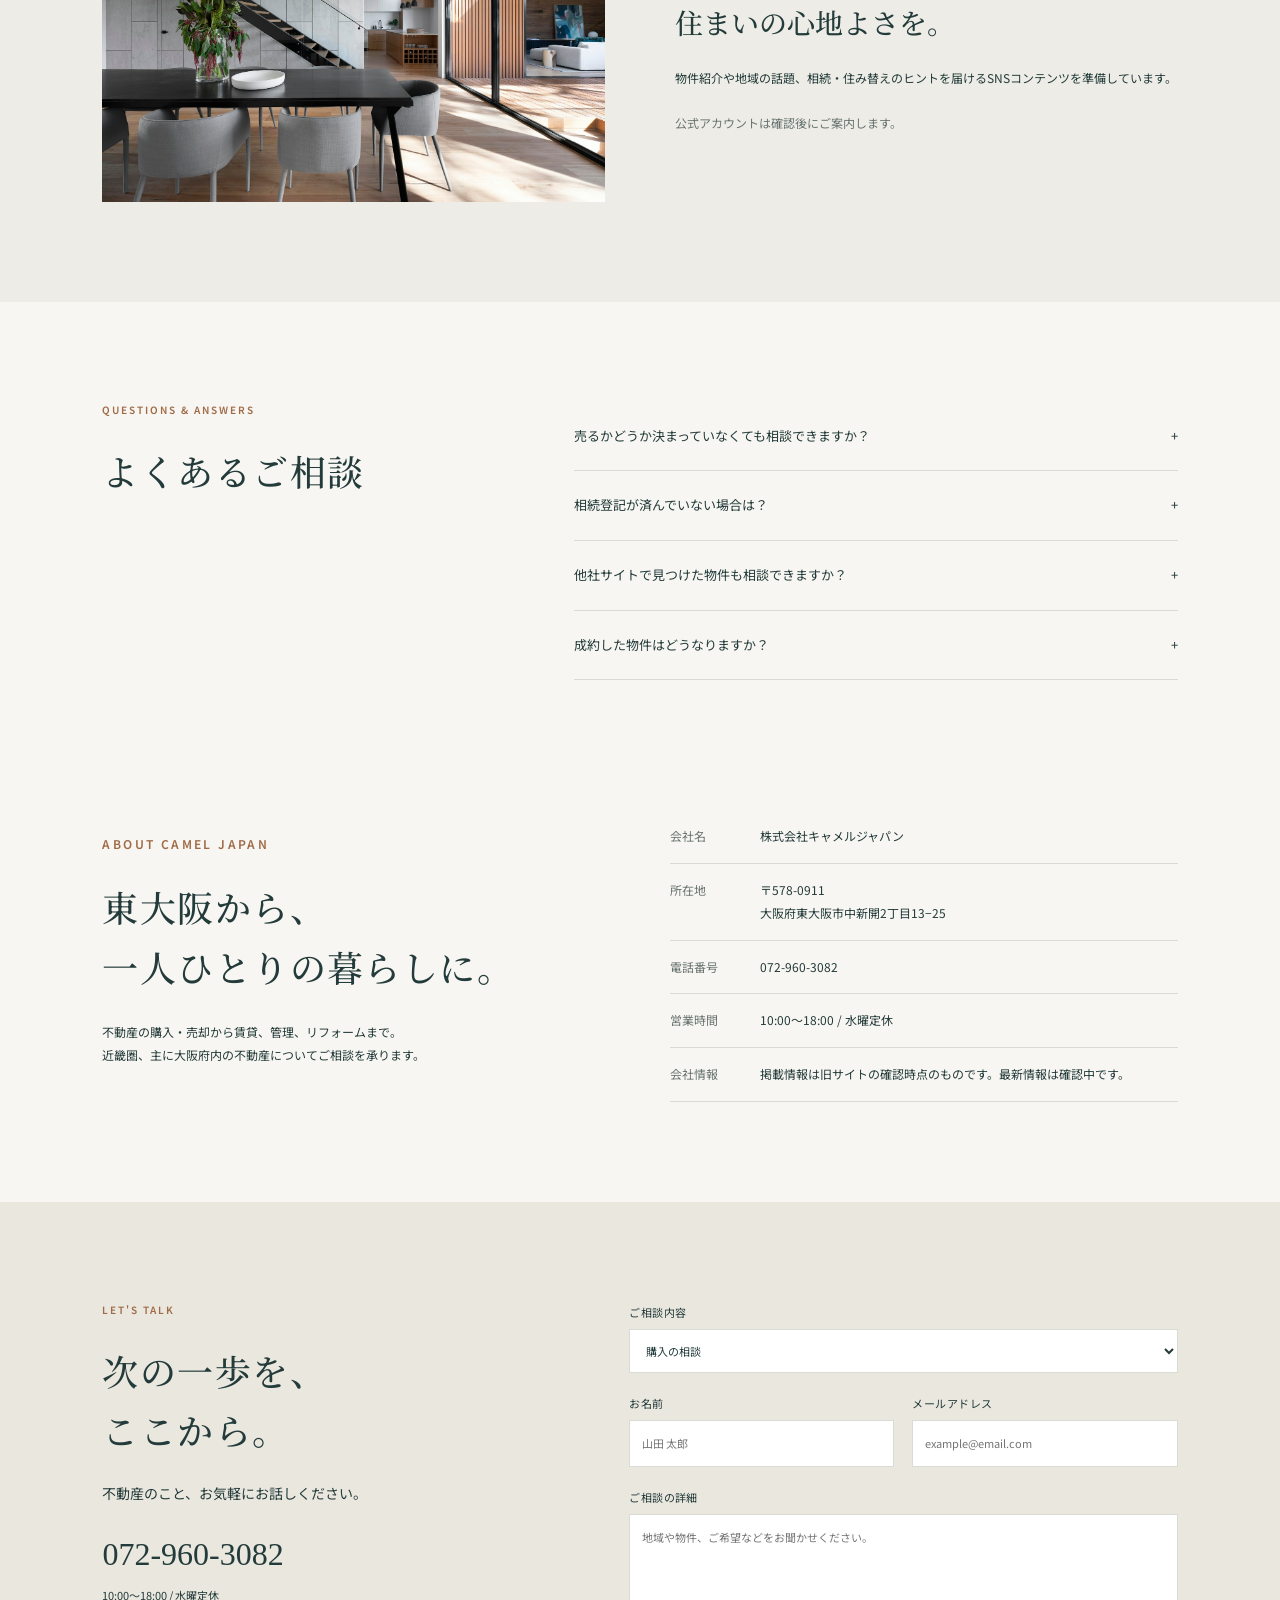
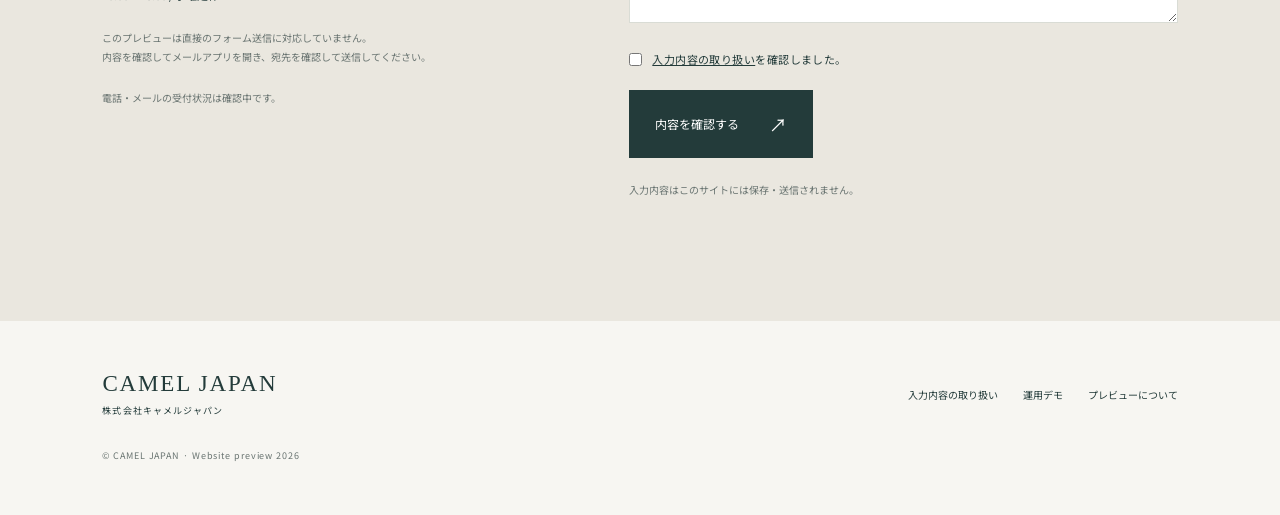
==== commit bf59d45e: "Remove unavailable legacy site links" ====
--- a/2026-10-27_ホームページ新規開発/site/index.html
+++ b/2026-10-27_ホームページ新規開発/site/index.html
@@ -9,6 +9,6 @@
 <section id="referral" class="section referral"><p class="eyebrow">GOOD CONNECTIONS</p><h2>大切な人の、不動産の相談先に。</h2><p>住み替えや相続でお困りのご家族・ご友人がいらっしゃいましたら、<br>この相談窓口をご紹介ください。ご本人からのご相談をお待ちしています。</p><button id="share" class="button outline">相談ページのURLをコピー <span>↗</span></button><p id="share-message" role="status"></p><small>紹介料などの条件は個別に確認します。</small></section>
 <section class="section journal"><div class="section-heading"><div><p class="eyebrow">LIVING & STORIES</p><h2>街と暮らしを、もっと身近に。</h2></div><p>お部屋の雰囲気も、周辺の街並みも。<br>写真や動画で伝える、新しい住まい探し。</p></div><div class="story-grid"><img src="assets/interior.jpg" alt="自然光が入る住空間のイメージ" loading="lazy"><div><p class="eyebrow">INSTAGRAM / TIKTOK</p><h3>数字だけでは伝わらない、<br>住まいの心地よさを。</h3><p>物件紹介や地域の話題、相続・住み替えのヒントを届けるSNSコンテンツを準備しています。</p><p class="muted">公式アカウントは確認後にご案内します。</p></div></div></section>
 <section class="section faq"><div><p class="eyebrow">QUESTIONS & ANSWERS</p><h2>よくあるご相談</h2></div><div><details><summary>売るかどうか決まっていなくても相談できますか？</summary><p>はい。状況やご希望をお聞きし、売却・賃貸・保有などの選択肢を整理するところからご相談いただけます。</p></details><details><summary>相続登記が済んでいない場合は？</summary><p>まずは現在の状況をご相談ください。売却に必要な相続手続きは、司法書士などの専門家への確認が必要です。</p></details><details><summary>他社サイトで見つけた物件も相談できますか？</summary><p>物件のURLなどをお知らせください。現在の募集状況やお取り扱いの可否を個別に確認します。</p></details><details><summary>成約した物件はどうなりますか？</summary><p>募集を終了した物件は販売一覧から取り下げます。実績としてご紹介する場合は、成約済みであることを明示します。</p></details></div></section>
-<section id="about" class="section about"><div><p class="eyebrow">ABOUT CAMEL JAPAN</p><h2>東大阪から、<br>一人ひとりの暮らしに。</h2><p>不動産の購入・売却から賃貸、管理、リフォームまで。<br>近畿圏、主に大阪府内の不動産についてご相談を承ります。</p></div><dl><div><dt>会社名</dt><dd>株式会社キャメルジャパン</dd></div><div><dt>所在地</dt><dd>〒578-0911<br>大阪府東大阪市中新開2丁目13−25</dd></div><div><dt>電話番号</dt><dd><a href="tel:0729603082">072-960-3082</a></dd></div><div><dt>営業時間</dt><dd>10:00〜18:00 / 水曜定休</dd></div><div><dt>会社情報</dt><dd><a href="https://camel-japan.group/comapany/" target="_blank" rel="noopener">現行の公式会社概要を見る ↗</a></dd></div></dl></section>
-<section id="contact" class="section contact"><div><p class="eyebrow">LET'S TALK</p><h2>次の一歩を、<br>ここから。</h2><p>不動産のこと、お気軽にお話しください。</p><a class="phone" href="tel:0729603082">072-960-3082</a><small>10:00〜18:00 / 水曜定休</small><p class="caption">このプレビューは直接のフォーム送信に対応していません。<br>内容を確認してメールアプリを開くか、現行サイトをご利用ください。</p><a href="https://camel-japan.group/contact/" target="_blank" rel="noopener">現行公式サイトのお問い合わせ ↗</a></div><form id="contact-form"><label>ご相談内容<select name="topic"><option>購入の相談</option><option>売却・査定の相談</option><option>買取の相談</option><option>相続・空き家の相談</option><option>紹介について</option><option>その他の相談</option></select></label><div class="form-pair"><label>お名前<input name="name" autocomplete="name" required maxlength="80" placeholder="山田 太郎"></label><label>メールアドレス<input name="email" type="email" autocomplete="email" required maxlength="120" placeholder="example@email.com"></label></div><label>ご相談の詳細<textarea name="message" required maxlength="1500" rows="4" placeholder="地域や物件、ご希望などをお聞かせください。"></textarea></label><label class="check"><input type="checkbox" required><span><a href="https://camel-japan.group/privacy/" target="_blank" rel="noopener">個人情報保護方針</a>を確認しました。</span></label><button class="button dark" type="submit">内容を確認する <span>↗</span></button><p class="caption">入力内容はこのサイトには保存・送信されません。</p></form></section></main>
-<footer><a class="brand" href="index.html">CAMEL JAPAN<small>株式会社キャメルジャパン</small></a><div><a href="https://camel-japan.group/privacy/" target="_blank" rel="noopener">個人情報保護方針</a><a href="workspace.html">運用デモ</a><a href="credits.html">プレビューについて</a></div><small>© CAMEL JAPAN · Website preview 2026</small></footer><dialog id="detail"><button class="dialog-close" aria-label="閉じる">×</button><div id="detail-body"></div></dialog><div class="toast" id="toast" role="status"></div></body></html>
+<section id="about" class="section about"><div><p class="eyebrow">ABOUT CAMEL JAPAN</p><h2>東大阪から、<br>一人ひとりの暮らしに。</h2><p>不動産の購入・売却から賃貸、管理、リフォームまで。<br>近畿圏、主に大阪府内の不動産についてご相談を承ります。</p></div><dl><div><dt>会社名</dt><dd>株式会社キャメルジャパン</dd></div><div><dt>所在地</dt><dd>〒578-0911<br>大阪府東大阪市中新開2丁目13−25</dd></div><div><dt>電話番号</dt><dd><a href="tel:0729603082">072-960-3082</a></dd></div><div><dt>営業時間</dt><dd>10:00〜18:00 / 水曜定休</dd></div><div><dt>会社情報</dt><dd>掲載情報は旧サイトの確認時点のものです。最新情報は確認中です。</dd></div></dl></section>
+<section id="contact" class="section contact"><div><p class="eyebrow">LET'S TALK</p><h2>次の一歩を、<br>ここから。</h2><p>不動産のこと、お気軽にお話しください。</p><a class="phone" href="tel:0729603082">072-960-3082</a><small>10:00〜18:00 / 水曜定休</small><p class="caption">このプレビューは直接のフォーム送信に対応していません。<br>内容を確認してメールアプリを開き、宛先を確認して送信してください。</p><p class="caption">電話・メールの受付状況は確認中です。</p></div><form id="contact-form"><label>ご相談内容<select name="topic"><option>購入の相談</option><option>売却・査定の相談</option><option>買取の相談</option><option>相続・空き家の相談</option><option>紹介について</option><option>その他の相談</option></select></label><div class="form-pair"><label>お名前<input name="name" autocomplete="name" required maxlength="80" placeholder="山田 太郎"></label><label>メールアドレス<input name="email" type="email" autocomplete="email" required maxlength="120" placeholder="example@email.com"></label></div><label>ご相談の詳細<textarea name="message" required maxlength="1500" rows="4" placeholder="地域や物件、ご希望などをお聞かせください。"></textarea></label><label class="check"><input type="checkbox" required><span><a href="credits.html#data-handling">入力内容の取り扱い</a>を確認しました。</span></label><button class="button dark" type="submit">内容を確認する <span>↗</span></button><p class="caption">入力内容はこのサイトには保存・送信されません。</p></form></section></main>
+<footer><a class="brand" href="index.html">CAMEL JAPAN<small>株式会社キャメルジャパン</small></a><div><a href="credits.html#data-handling">入力内容の取り扱い</a><a href="workspace.html">運用デモ</a><a href="credits.html">プレビューについて</a></div><small>© CAMEL JAPAN · Website preview 2026</small></footer><dialog id="detail"><button class="dialog-close" aria-label="閉じる">×</button><div id="detail-body"></div></dialog><div class="toast" id="toast" role="status"></div></body></html>
